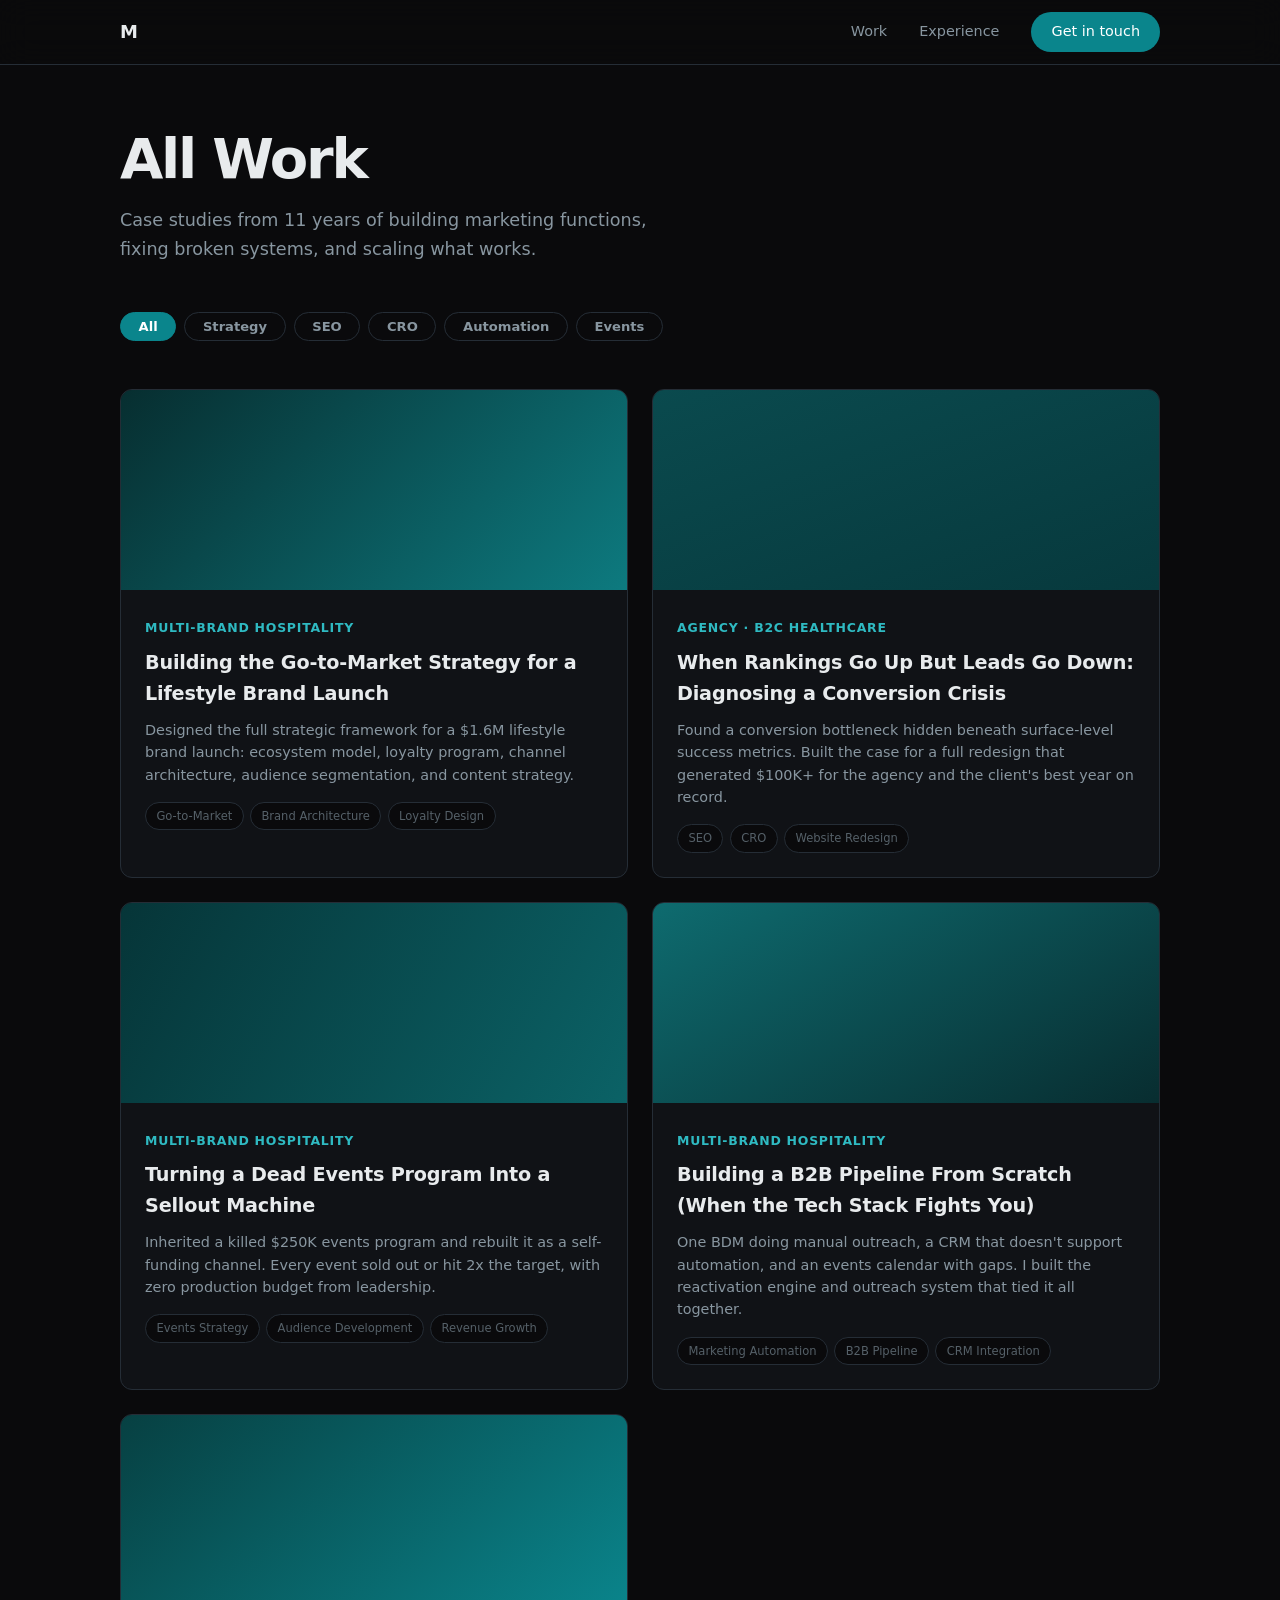
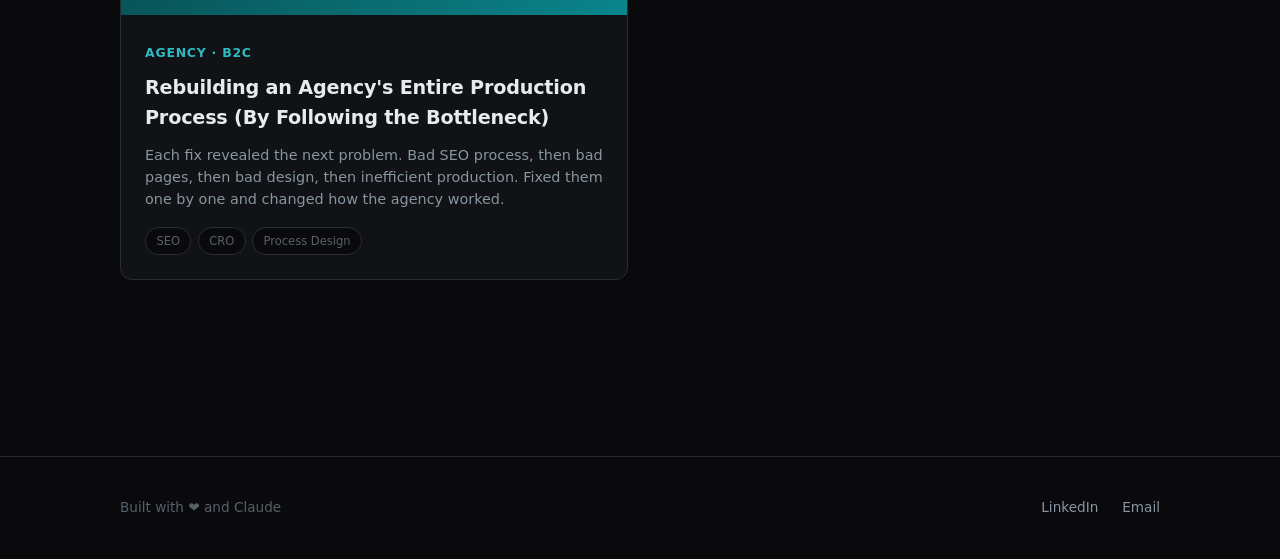
==== work.html @ ea001670 "Add files via upload" ====
<!DOCTYPE html>
<html lang="en">
<head>
  <meta charset="UTF-8">
  <meta name="viewport" content="width=device-width, initial-scale=1.0">
  <title>All Work — Maya Plastinina</title>
  <link rel="stylesheet" href="style.css">
  <link rel="icon" href="data:image/svg+xml,<svg xmlns='http://www.w3.org/2000/svg' viewBox='0 0 32 32'><rect width='32' height='32' rx='8' fill='%230A858C'/><text x='16' y='22' font-family='system-ui' font-weight='700' font-size='16' fill='white' text-anchor='middle'>M</text></svg>">
  <style>
/* PAGE HEADER */
.page-header { padding: 8rem 0 3rem; }
.page-title { font-size: clamp(2.25rem, 6vw, 3.5rem); font-weight: 800; letter-spacing: -0.04em; line-height: 1.1; margin-bottom: 1rem; }
.page-sub { font-size: 1.1rem; color: var(--text-muted); max-width: 540px; line-height: 1.65; }

/* FILTERS */
.filters { display: flex; flex-wrap: wrap; gap: 0.5rem; padding-bottom: 3rem; }
.filter-btn {
  padding: 0.4rem 1.1rem; border-radius: 100px; font-size: 0.82rem; font-weight: 600;
  border: 1px solid var(--border); background: transparent; color: var(--text-muted);
  cursor: pointer; font-family: var(--font); transition: all 0.2s;
}
.filter-btn:hover { border-color: var(--text-muted); color: var(--text); }
.filter-btn.active { background: var(--accent); color: white; border-color: var(--accent); }

/* WORK GRID */
.work-grid { display: grid; grid-template-columns: repeat(auto-fill, minmax(340px, 1fr)); gap: 1.5rem; padding-bottom: 5rem; }
.work-card {
  display: block; background: var(--bg-raised); border: 1px solid var(--border);
  border-radius: var(--radius); overflow: hidden; transition: border-color 0.2s, transform 0.2s, opacity 0.3s;
}
.work-card:hover { border-color: var(--accent); transform: translateY(-2px); }
.work-card.hidden { display: none; }
.work-card-cover { height: 200px; background: var(--surface); overflow: hidden; }
.work-card-placeholder { width: 100%; height: 100%; background: linear-gradient(135deg, var(--surface) 0%, var(--bg-hover) 100%); }
.work-card-body { padding: 1.5rem; }
.work-card-company { font-size: 0.78rem; font-weight: 600; color: var(--accent-light); text-transform: uppercase; letter-spacing: 0.06em; }
.work-card-title { font-size: 1.2rem; font-weight: 700; margin: 0.5rem 0 0.6rem; letter-spacing: -0.01em; }
.work-card-desc { font-size: 0.9rem; color: var(--text-muted); line-height: 1.55; }
.work-card-tags { display: flex; flex-wrap: wrap; gap: 0.4rem; margin-top: 1rem; }
.tag-sm { font-size: 0.72rem; font-weight: 500; color: var(--text-dim); background: var(--bg); padding: 0.25rem 0.65rem; border-radius: 100px; border: 1px solid var(--border); }

/* EMPTY STATE */
.empty-state { text-align: center; padding: 4rem 0; color: var(--text-dim); font-size: 0.95rem; display: none; }

.footer { border-top: 1px solid var(--border); padding: 2.5rem 0; }
.footer-inner { display: flex; align-items: center; justify-content: space-between; }
.footer-text { color: var(--text-dim); font-size: 0.85rem; }
.footer-links { display: flex; gap: 1.5rem; font-size: 0.85rem; color: var(--text-muted); }
.footer-links a:hover { color: var(--text); }

@media (max-width: 768px) {
  .work-grid { grid-template-columns: 1fr; }
  .page-header { padding: 7rem 0 2rem; }
}
@media (max-width: 640px) {
  .nav-links a:not(.nav-cta) { display: none; }
  .footer-inner { flex-direction: column; gap: 1rem; text-align: center; }
}

  </style>
</head>
<body>
<nav class="nav">
  <div class="container nav-inner">
    <a href="index.html" class="nav-logo">M</a>
    <div class="nav-links">
      <a href="work.html">Work</a>
      <a href="index.html#experience">Experience</a>
      <a href="index.html#contact" class="nav-cta">Get in touch</a>
    </div>
  </div>
</nav>

<div class="container">

  <header class="page-header">
    <h1 class="page-title">All Work</h1>
    <p class="page-sub">Case studies from 11 years of building marketing functions, fixing broken systems, and scaling what works.</p>
  </header>

  <div class="filters">
    <button class="filter-btn active" onclick="filter('all')">All</button>
    <button class="filter-btn" onclick="filter('strategy')">Strategy</button>
    <button class="filter-btn" onclick="filter('seo')">SEO</button>
    <button class="filter-btn" onclick="filter('cro')">CRO</button>
    <button class="filter-btn" onclick="filter('automation')">Automation</button>
    <button class="filter-btn" onclick="filter('events')">Events</button>
  </div>

  <div class="work-grid" id="workGrid">

    <!-- GTM Strategy -->
    <a href="work/gtm-strategy.html" class="work-card" data-tags="strategy">
      <div class="work-card-cover"><div class="cover-pattern cover-1"></div></div>
      <div class="work-card-body">
        <span class="work-card-company">Multi-Brand Hospitality</span>
        <h3 class="work-card-title">Building the Go-to-Market Strategy for a Lifestyle Brand Launch</h3>
        <p class="work-card-desc">Designed the full strategic framework for a $1.6M lifestyle brand launch: ecosystem model, loyalty program, channel architecture, audience segmentation, and content strategy.</p>
        <div class="work-card-tags">
          <span class="tag-sm">Go-to-Market</span>
          <span class="tag-sm">Brand Architecture</span>
          <span class="tag-sm">Loyalty Design</span>
        </div>
      </div>
    </a>

    <!-- Conversion Crisis -->
    <a href="work/conversion-crisis.html" class="work-card" data-tags="seo,cro">
      <div class="work-card-cover"><div class="cover-pattern cover-2"></div></div>
      <div class="work-card-body">
        <span class="work-card-company">Agency · B2C Healthcare</span>
        <h3 class="work-card-title">When Rankings Go Up But Leads Go Down: Diagnosing a Conversion Crisis</h3>
        <p class="work-card-desc">Found a conversion bottleneck hidden beneath surface-level success metrics. Built the case for a full redesign that generated $100K+ for the agency and the client's best year on record.</p>
        <div class="work-card-tags">
          <span class="tag-sm">SEO</span>
          <span class="tag-sm">CRO</span>
          <span class="tag-sm">Website Redesign</span>
        </div>
      </div>
    </a>

    <!-- Events -->
    <a href="work/events-program.html" class="work-card" data-tags="events,strategy">
      <div class="work-card-cover"><div class="cover-pattern cover-3"></div></div>
      <div class="work-card-body">
        <span class="work-card-company">Multi-Brand Hospitality</span>
        <h3 class="work-card-title">Turning a Dead Events Program Into a Sellout Machine</h3>
        <p class="work-card-desc">Inherited a killed $250K events program and rebuilt it as a self-funding channel. Every event sold out or hit 2x the target, with zero production budget from leadership.</p>
        <div class="work-card-tags">
          <span class="tag-sm">Events Strategy</span>
          <span class="tag-sm">Audience Development</span>
          <span class="tag-sm">Revenue Growth</span>
        </div>
      </div>
    </a>

    <!-- B2B Pipeline -->
    <a href="work/b2b-pipeline.html" class="work-card" data-tags="automation,strategy">
      <div class="work-card-cover"><div class="cover-pattern cover-4"></div></div>
      <div class="work-card-body">
        <span class="work-card-company">Multi-Brand Hospitality</span>
        <h3 class="work-card-title">Building a B2B Pipeline From Scratch (When the Tech Stack Fights You)</h3>
        <p class="work-card-desc">One BDM doing manual outreach, a CRM that doesn't support automation, and an events calendar with gaps. I built the reactivation engine and outreach system that tied it all together.</p>
        <div class="work-card-tags">
          <span class="tag-sm">Marketing Automation</span>
          <span class="tag-sm">B2B Pipeline</span>
          <span class="tag-sm">CRM Integration</span>
        </div>
      </div>
    </a>

    <!-- Agency Process -->
    <a href="work/agency-process.html" class="work-card" data-tags="seo,cro">
      <div class="work-card-cover"><div class="cover-pattern cover-5"></div></div>
      <div class="work-card-body">
        <span class="work-card-company">Agency · B2C</span>
        <h3 class="work-card-title">Rebuilding an Agency's Entire Production Process (By Following the Bottleneck)</h3>
        <p class="work-card-desc">Each fix revealed the next problem. Bad SEO process, then bad pages, then bad design, then inefficient production. Fixed them one by one and changed how the agency worked.</p>
        <div class="work-card-tags">
          <span class="tag-sm">SEO</span>
          <span class="tag-sm">CRO</span>
          <span class="tag-sm">Process Design</span>
        </div>
      </div>
    </a>

  </div>

  <div class="empty-state" id="emptyState">No case studies match that filter.</div>

</div>

<footer class="footer">
  <div class="container footer-inner">
    <p class="footer-text">Built with ❤️ and Claude</p>
    <div class="footer-links">
      <a href="https://www.linkedin.com/in/maya-plastinina/" target="_blank" rel="noopener">LinkedIn</a>
      <a href="mailto:plastininamaya@gmail.com">Email</a>
    </div>
  </div>
</footer>

<script>
function filter(tag) {
  document.querySelectorAll('.filter-btn').forEach(b => b.classList.remove('active'));
  event.target.classList.add('active');

  const cards = document.querySelectorAll('.work-card');
  let visible = 0;

  cards.forEach(card => {
    if (tag === 'all') {
      card.classList.remove('hidden');
      visible++;
    } else {
      const tags = card.dataset.tags.split(',');
      if (tags.includes(tag)) {
        card.classList.remove('hidden');
        visible++;
      } else {
        card.classList.add('hidden');
      }
    }
  });

  document.getElementById('emptyState').style.display = visible === 0 ? 'block' : 'none';
}
</script>
</body>
</html>
---- style.css ----
@font-face {
  font-family: 'Google Sans Flex';
  src: url('./fonts/GoogleSansFlex-Variable.ttf') format('truetype');
  font-weight: 100 900;
  font-stretch: 75% 125%;
  font-display: swap;
}

@font-face {
  font-family: 'Kalam';
  src: url('./fonts/Kalam-Bold.ttf') format('truetype');
  font-weight: 700;
  font-display: swap;
}

:root {
  --bg: #0a0a0c;
  --bg-raised: #101216;
  --bg-hover: #181c22;
  --surface: #1a1e26;
  --border: #252d36;
  --text: #e8ebed;
  --text-muted: #8896a0;
  --text-dim: #556068;
  --accent: #0A858C;
  --accent-light: #2fbac2;
  --accent-subtle: rgba(10, 133, 140, 0.12);
  --font: 'Google Sans Flex', system-ui, -apple-system, sans-serif;
  --font-hand: 'Kalam', cursive;
  --max-width: 1120px;
  --radius: 12px;
  --radius-sm: 8px;
}

*, *::before, *::after { margin: 0; padding: 0; box-sizing: border-box; }

html {
  scroll-behavior: smooth;
  -webkit-font-smoothing: antialiased;
}

body {
  font-family: var(--font);
  background: var(--bg);
  color: var(--text);
  line-height: 1.6;
}

a { color: inherit; text-decoration: none; }
img { max-width: 100%; height: auto; display: block; }
::selection { background: var(--accent); color: white; }

.container {
  max-width: var(--max-width);
  margin: 0 auto;
  padding: 0 clamp(1.25rem, 4vw, 2.5rem);
}

:focus-visible { outline: 2px solid var(--accent); outline-offset: 3px; }

/* NAV */
.nav {
  position: fixed; top: 0; left: 0; right: 0; z-index: 100;
  background: rgba(10, 10, 12, 0.8);
  backdrop-filter: blur(16px);
  -webkit-backdrop-filter: blur(16px);
  border-bottom: 1px solid var(--border);
}
.nav-inner { display: flex; align-items: center; justify-content: space-between; height: 64px; }
.nav-logo { font-weight: 700; font-size: 1.125rem; letter-spacing: -0.02em; }
.nav-links { display: flex; align-items: center; gap: 2rem; font-size: 0.9rem; color: var(--text-muted); }
.nav-links a { transition: color 0.2s; }
.nav-links a:hover { color: var(--text); }
.nav-cta { background: var(--accent); color: white !important; padding: 0.5rem 1.25rem; border-radius: 100px; font-weight: 500; transition: opacity 0.2s; }
.nav-cta:hover { opacity: 0.88; }

/* HERO */
.hero { position: relative; padding: 10rem 0 6rem; overflow: hidden; }
.hero-eyebrow { font-size: 0.85rem; font-weight: 600; color: var(--accent-light); text-transform: uppercase; letter-spacing: 0.1em; margin-bottom: 1.25rem; }
.hero-title {
  font-size: clamp(3rem, 8vw, 5.5rem); font-weight: 800; letter-spacing: -0.04em; line-height: 1.05; margin-bottom: 1.5rem;
  background: linear-gradient(135deg, var(--text) 40%, var(--accent-light) 100%);
  -webkit-background-clip: text; -webkit-text-fill-color: transparent; background-clip: text;
}
.hero-greeting { display: block; font-family: var(--font); font-size: clamp(1.1rem, 2.5vw, 1.4rem); font-weight: 400; letter-spacing: 0; -webkit-text-fill-color: var(--text-muted); margin-bottom: 0.5rem; }
.hero-name { font-family: var(--font-hand); letter-spacing: 0.01em; -webkit-text-fill-color: var(--accent-light); position: relative; }
.hero-sub { font-size: clamp(1.05rem, 2vw, 1.25rem); color: var(--text-muted); max-width: 580px; line-height: 1.65; margin-bottom: 2.5rem; }
.hero-actions { display: flex; gap: 1rem; flex-wrap: wrap; }
.hero-glow { position: absolute; top: -120px; right: -200px; width: 600px; height: 600px; background: radial-gradient(circle, rgba(10, 133, 140, 0.18) 0%, transparent 70%); pointer-events: none; }

/* BUTTONS */
.btn { display: inline-flex; align-items: center; padding: 0.75rem 1.75rem; border-radius: 100px; font-size: 0.95rem; font-weight: 500; font-family: var(--font); transition: all 0.2s; cursor: pointer; border: none; }
.btn-primary { background: var(--accent); color: white; }
.btn-primary:hover { opacity: 0.88; }
.btn-ghost { background: transparent; color: var(--text-muted); border: 1px solid var(--border); }
.btn-ghost:hover { border-color: var(--text-muted); color: var(--text); }

/* SECTIONS */
.section { padding: 5rem 0; }
.section-label { font-size: 0.8rem; font-weight: 600; text-transform: uppercase; letter-spacing: 0.12em; color: var(--text-dim); margin-bottom: 3rem; }

/* WORK GRID */
.work-grid { display: grid; grid-template-columns: repeat(3, 1fr); gap: 1.5rem; }
.work-card { display: block; background: var(--bg-raised); border: 1px solid var(--border); border-radius: var(--radius); overflow: hidden; transition: border-color 0.2s, transform 0.2s; }
.work-card:hover { border-color: var(--accent); transform: translateY(-2px); }
.work-card-cover { height: 200px; overflow: hidden; position: relative; }
.work-card-cover img { width: 100%; height: 100%; object-fit: cover; }

/* Gradient card covers */
.cover-pattern { width: 100%; height: 100%; }
.cover-1 { background: linear-gradient(135deg, #072e30 0%, #0d7a7f 100%); }
.cover-2 { background: linear-gradient(160deg, #0a4a4e 0%, #07393d 100%); }
.cover-3 { background: linear-gradient(120deg, #063538 0%, #0b6266 100%); }
.cover-4 { background: linear-gradient(150deg, #0e6b6f 0%, #082d30 100%); }
.cover-5 { background: linear-gradient(140deg, #074042 0%, #0a858c 100%); }
.work-card-body { padding: 1.5rem; }
.work-card-company { font-size: 0.78rem; font-weight: 600; color: var(--accent-light); text-transform: uppercase; letter-spacing: 0.06em; }
.work-card-title { font-size: 1.2rem; font-weight: 700; margin: 0.5rem 0 0.6rem; letter-spacing: -0.01em; }
.work-card-desc { font-size: 0.9rem; color: var(--text-muted); line-height: 1.55; }
.work-card-tags { display: flex; flex-wrap: wrap; gap: 0.4rem; margin-top: 1rem; }
.tag-sm { font-size: 0.72rem; font-weight: 500; color: var(--text-dim); background: var(--bg); padding: 0.25rem 0.65rem; border-radius: 100px; border: 1px solid var(--border); }

/* TIMELINE */
.timeline { display: flex; flex-direction: column; }
.timeline-item { display: grid; grid-template-columns: 200px 1fr; gap: 2rem; padding: 2rem 0; border-bottom: 1px solid var(--border); }
.timeline-item:first-child { padding-top: 0; }
.timeline-date { font-size: 0.85rem; color: var(--text-dim); font-weight: 500; }
.timeline-content h3 { font-size: 1.15rem; font-weight: 700; margin-bottom: 0.25rem; letter-spacing: -0.01em; }
.timeline-company { font-size: 0.9rem; color: var(--accent-light); font-weight: 500; margin-bottom: 0.75rem; }
.timeline-desc { font-size: 0.95rem; color: var(--text-muted); line-height: 1.6; }

/* TOOLKIT */
.toolkit-grid { display: grid; grid-template-columns: repeat(auto-fill, minmax(240px, 1fr)); gap: 2rem; }
.toolkit-cat { font-size: 0.95rem; font-weight: 600; margin-bottom: 1rem; }
.toolkit-items { display: flex; flex-wrap: wrap; gap: 0.5rem; }
.toolkit-items span { font-size: 0.85rem; color: var(--text-muted); background: var(--bg-raised); border: 1px solid var(--border); padding: 0.4rem 0.9rem; border-radius: var(--radius-sm); }

/* ABOUT */
.about-content { max-width: 640px; font-size: 1.05rem; color: var(--text-muted); line-height: 1.75; }
.about-content p { margin-bottom: 1.25rem; }

/* CTA */
.section-cta { padding-bottom: 0; }
.cta-box { background: var(--bg-raised); border: 1px solid var(--border); border-radius: var(--radius); padding: 4rem; text-align: center; }
.cta-title { font-size: 2.25rem; font-weight: 700; letter-spacing: -0.03em; margin-bottom: 1rem; }
.cta-desc { color: var(--text-muted); font-size: 1.05rem; max-width: 480px; margin: 0 auto 2rem; line-height: 1.6; }
.cta-actions { display: flex; gap: 1rem; justify-content: center; flex-wrap: wrap; }

/* FOOTER */
.footer { border-top: 1px solid var(--border); padding: 2.5rem 0; margin-top: 6rem; }
.footer-inner { display: flex; align-items: center; justify-content: space-between; }
.footer-text { color: var(--text-dim); font-size: 0.85rem; }
.footer-links { display: flex; gap: 1.5rem; font-size: 0.85rem; color: var(--text-muted); }
.footer-links a:hover { color: var(--text); }

/* ============ CASE STUDY PAGES ============ */
.case-study { padding-top: 64px; }
.case-cover { width: 100%; max-height: 480px; overflow: hidden; background: var(--bg-raised); }
.case-cover img { width: 100%; height: 100%; object-fit: cover; }
.case-header { padding-top: 3.5rem; padding-bottom: 3rem; border-bottom: 1px solid var(--border); margin-bottom: 3rem; }
.back-link { display: inline-block; font-size: 0.85rem; color: var(--text-muted); margin-bottom: 2rem; transition: color 0.2s; }
.back-link:hover { color: var(--accent-light); }
.case-company { font-size: 0.85rem; font-weight: 600; color: var(--accent-light); text-transform: uppercase; letter-spacing: 0.08em; margin-bottom: 0.75rem; }
.case-title { font-size: clamp(2rem, 5vw, 3rem); font-weight: 700; letter-spacing: -0.03em; line-height: 1.15; margin-bottom: 1rem; }
.case-desc { font-size: 1.15rem; color: var(--text-muted); max-width: 640px; line-height: 1.65; }
.case-tags { display: flex; flex-wrap: wrap; gap: 0.5rem; margin-top: 1.5rem; }
.tag { font-size: 0.78rem; font-weight: 500; color: var(--accent-light); background: var(--accent-subtle); padding: 0.3rem 0.85rem; border-radius: 100px; }

.case-body { max-width: 760px; font-size: 1.05rem; line-height: 1.75; color: var(--text-muted); padding-bottom: 4rem; }
.case-body h2 { font-size: 1.5rem; font-weight: 700; color: var(--text); margin: 3rem 0 1rem; letter-spacing: -0.02em; }
.case-body h3 { font-size: 1.2rem; font-weight: 600; color: var(--text); margin: 2rem 0 0.75rem; }
.case-body p { margin-bottom: 1.25rem; }
.case-body img { border-radius: var(--radius); margin: 2rem 0; border: 1px solid var(--border); }
.case-body ul, .case-body ol { padding-left: 1.5rem; margin-bottom: 1.25rem; }
.case-body li { margin-bottom: 0.5rem; }
.case-body blockquote { border-left: 3px solid var(--accent); padding-left: 1.25rem; margin: 2rem 0; color: var(--text); font-style: italic; }
.case-body strong { color: var(--text); font-weight: 600; }

/* RESPONSIVE */
@media (max-width: 768px) {
  .hero { padding: 8rem 0 4rem; }
  .timeline-item { grid-template-columns: 1fr; gap: 0.5rem; }
  .work-grid { grid-template-columns: 1fr; }
  .work-grid.work-grid-auto { grid-template-columns: repeat(auto-fill, minmax(300px, 1fr)); }
  .cta-box { padding: 2.5rem 1.5rem; }
}

@media (max-width: 640px) {
  .nav-links { gap: 1.25rem; font-size: 0.85rem; }
  .nav-links a:not(.nav-cta) { display: none; }
  .footer-inner { flex-direction: column; gap: 1rem; text-align: center; }
}

@media (prefers-reduced-motion: reduce) {
  *, *::before, *::after { animation-duration: 0.01ms !important; transition-duration: 0.01ms !important; }
  html { scroll-behavior: auto; }
}
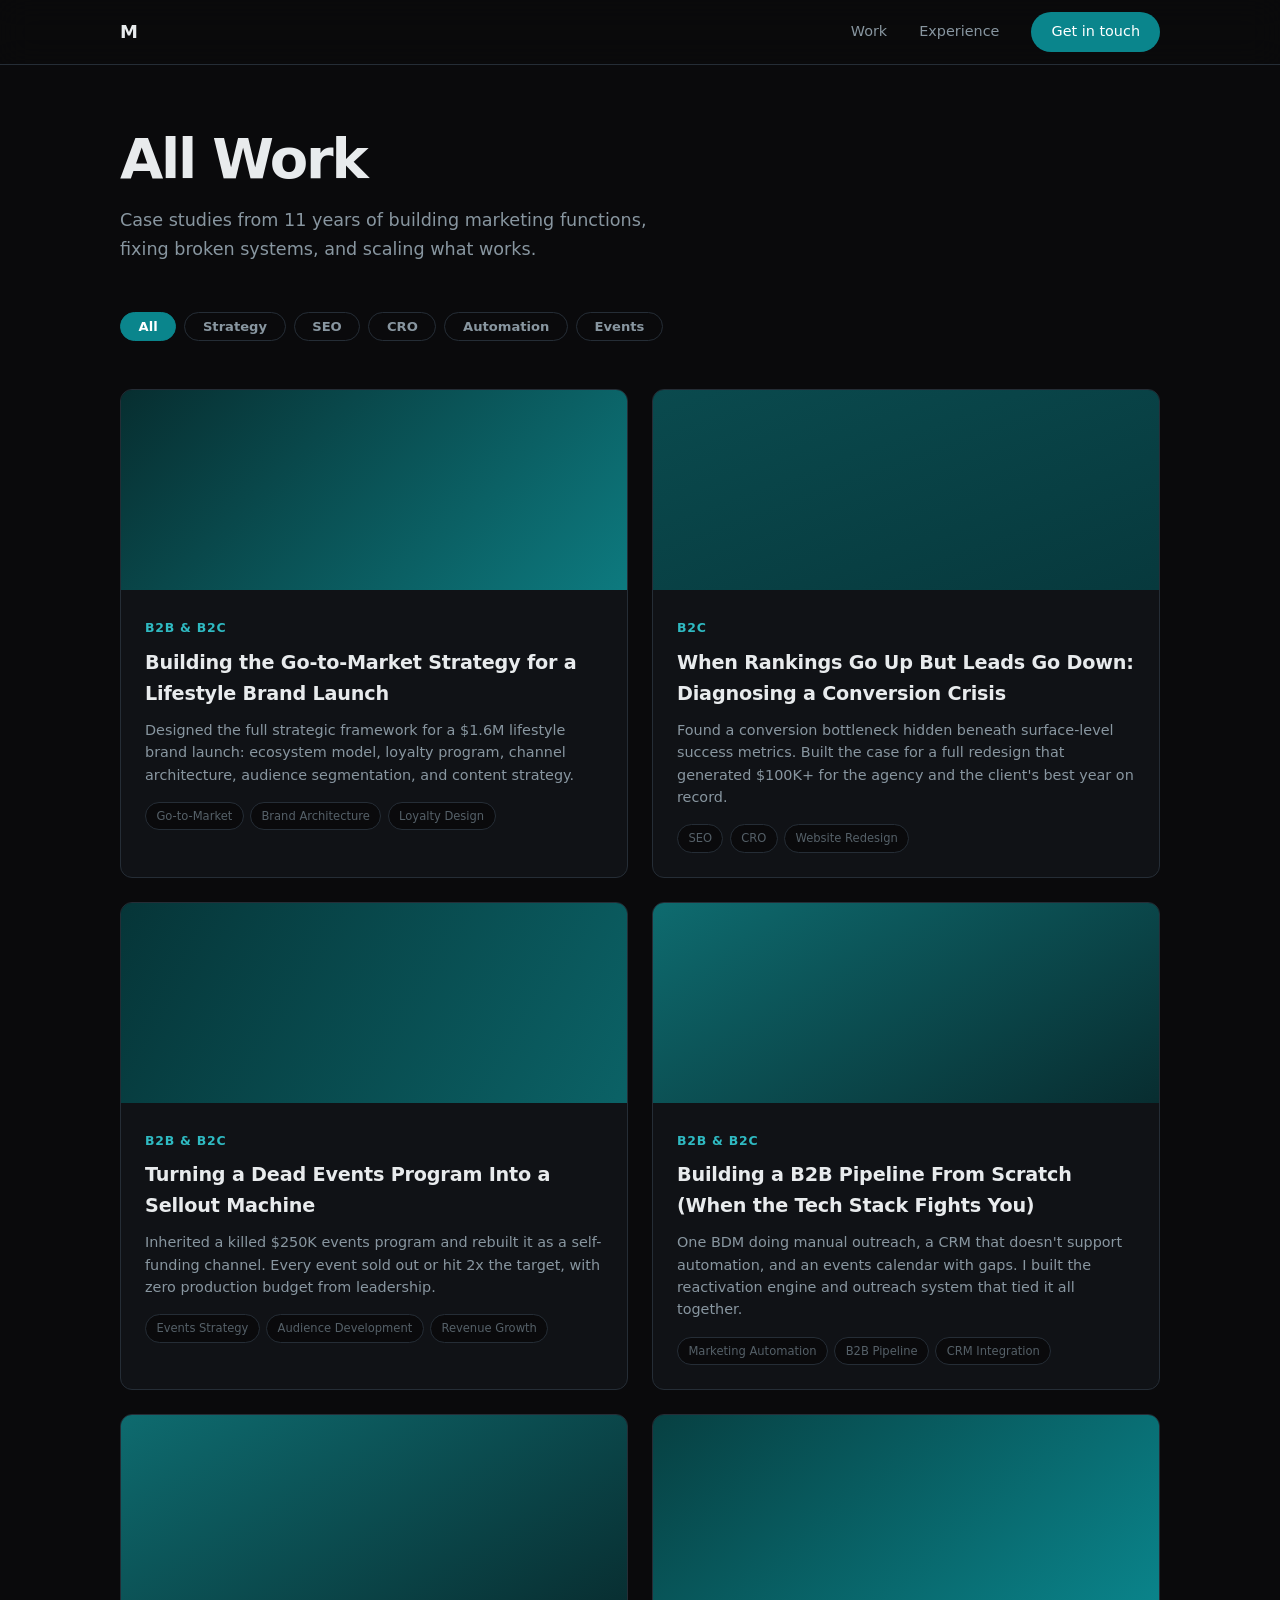
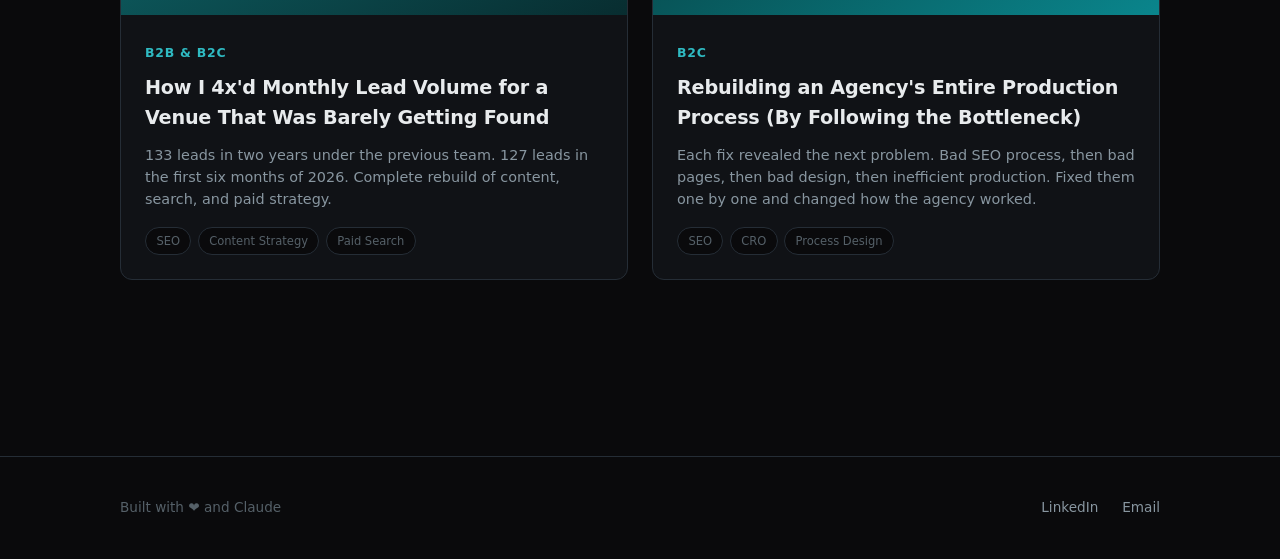
==== commit f50cf376: "Add files via upload" ====
--- a/work.html
+++ b/work.html
@@ -93,7 +93,7 @@
     <a href="work/gtm-strategy.html" class="work-card" data-tags="strategy">
       <div class="work-card-cover"><div class="cover-pattern cover-1"></div></div>
       <div class="work-card-body">
-        <span class="work-card-company">Multi-Brand Hospitality</span>
+        <span class="work-card-company">B2B &amp; B2C</span>
         <h3 class="work-card-title">Building the Go-to-Market Strategy for a Lifestyle Brand Launch</h3>
         <p class="work-card-desc">Designed the full strategic framework for a $1.6M lifestyle brand launch: ecosystem model, loyalty program, channel architecture, audience segmentation, and content strategy.</p>
         <div class="work-card-tags">
@@ -108,7 +108,7 @@
     <a href="work/conversion-crisis.html" class="work-card" data-tags="seo,cro">
       <div class="work-card-cover"><div class="cover-pattern cover-2"></div></div>
       <div class="work-card-body">
-        <span class="work-card-company">Agency · B2C Healthcare</span>
+        <span class="work-card-company">B2C</span>
         <h3 class="work-card-title">When Rankings Go Up But Leads Go Down: Diagnosing a Conversion Crisis</h3>
         <p class="work-card-desc">Found a conversion bottleneck hidden beneath surface-level success metrics. Built the case for a full redesign that generated $100K+ for the agency and the client's best year on record.</p>
         <div class="work-card-tags">
@@ -123,7 +123,7 @@
     <a href="work/events-program.html" class="work-card" data-tags="events,strategy">
       <div class="work-card-cover"><div class="cover-pattern cover-3"></div></div>
       <div class="work-card-body">
-        <span class="work-card-company">Multi-Brand Hospitality</span>
+        <span class="work-card-company">B2B &amp; B2C</span>
         <h3 class="work-card-title">Turning a Dead Events Program Into a Sellout Machine</h3>
         <p class="work-card-desc">Inherited a killed $250K events program and rebuilt it as a self-funding channel. Every event sold out or hit 2x the target, with zero production budget from leadership.</p>
         <div class="work-card-tags">
@@ -138,7 +138,7 @@
     <a href="work/b2b-pipeline.html" class="work-card" data-tags="automation,strategy">
       <div class="work-card-cover"><div class="cover-pattern cover-4"></div></div>
       <div class="work-card-body">
-        <span class="work-card-company">Multi-Brand Hospitality</span>
+        <span class="work-card-company">B2B &amp; B2C</span>
         <h3 class="work-card-title">Building a B2B Pipeline From Scratch (When the Tech Stack Fights You)</h3>
         <p class="work-card-desc">One BDM doing manual outreach, a CRM that doesn't support automation, and an events calendar with gaps. I built the reactivation engine and outreach system that tied it all together.</p>
         <div class="work-card-tags">
@@ -149,11 +149,26 @@
       </div>
     </a>
 
+    <!-- Venue Leads -->
+    <a href="work/venue-leads.html" class="work-card" data-tags="seo,cro">
+      <div class="work-card-cover"><div class="cover-pattern cover-4"></div></div>
+      <div class="work-card-body">
+        <span class="work-card-company">B2B &amp; B2C</span>
+        <h3 class="work-card-title">How I 4x'd Monthly Lead Volume for a Venue That Was Barely Getting Found</h3>
+        <p class="work-card-desc">133 leads in two years under the previous team. 127 leads in the first six months of 2026. Complete rebuild of content, search, and paid strategy.</p>
+        <div class="work-card-tags">
+          <span class="tag-sm">SEO</span>
+          <span class="tag-sm">Content Strategy</span>
+          <span class="tag-sm">Paid Search</span>
+        </div>
+      </div>
+    </a>
+
     <!-- Agency Process -->
     <a href="work/agency-process.html" class="work-card" data-tags="seo,cro">
       <div class="work-card-cover"><div class="cover-pattern cover-5"></div></div>
       <div class="work-card-body">
-        <span class="work-card-company">Agency · B2C</span>
+        <span class="work-card-company">B2C</span>
         <h3 class="work-card-title">Rebuilding an Agency's Entire Production Process (By Following the Bottleneck)</h3>
         <p class="work-card-desc">Each fix revealed the next problem. Bad SEO process, then bad pages, then bad design, then inefficient production. Fixed them one by one and changed how the agency worked.</p>
         <div class="work-card-tags">
